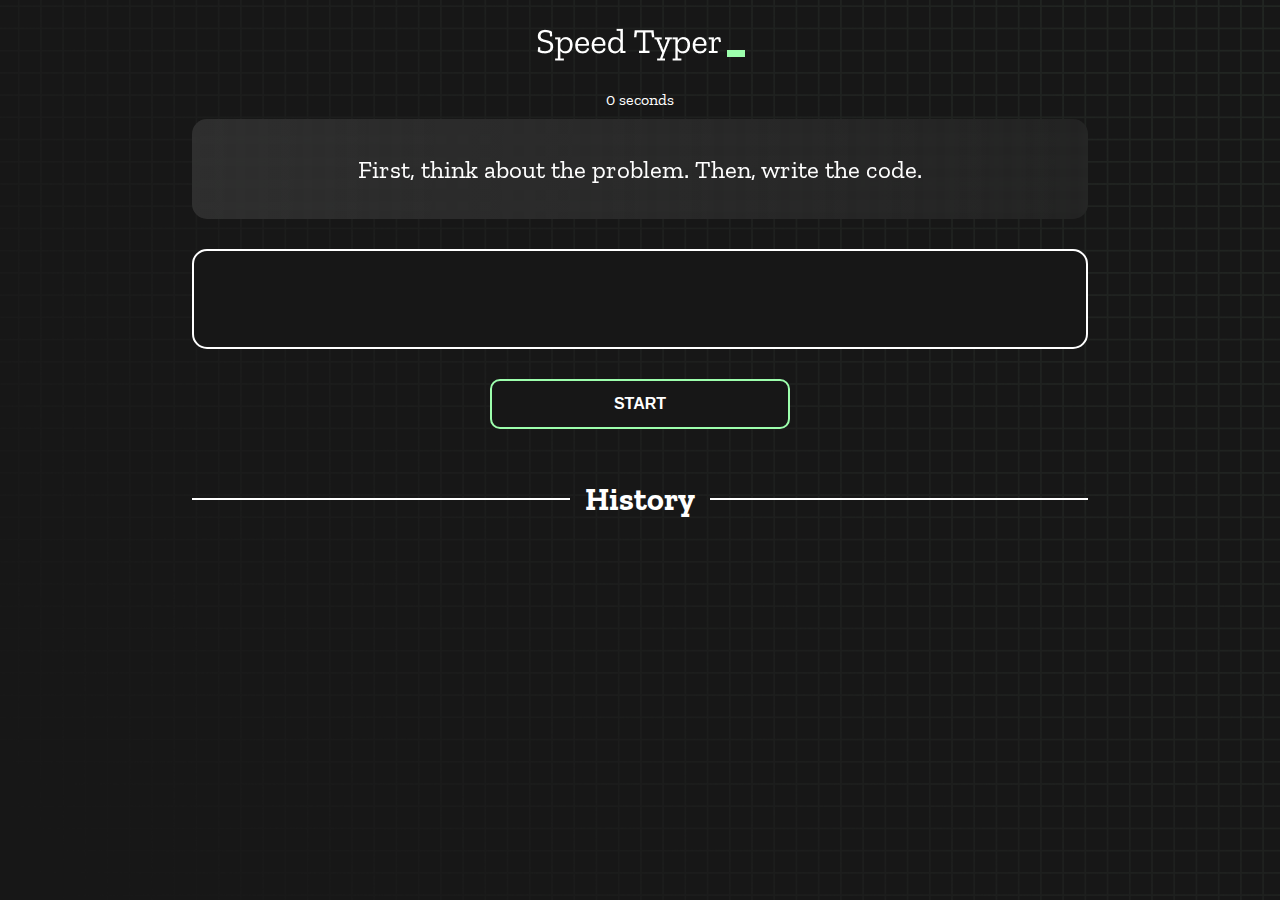
==== index.html @ 24480479 "first commit" ====
<!DOCTYPE html>
<html lang="en">
  <head>
    <meta charset="UTF-8" />
    <meta http-equiv="X-UA-Compatible" content="IE=edge" />
    <meta name="viewport" content="width=device-width, initial-scale=1.0" />
    <title>Type Racerr</title>
    <link rel="stylesheet" href="styles.css" />
    <link rel="preconnect" href="https://fonts.googleapis.com" />
    <link rel="preconnect" href="https://fonts.gstatic.com" crossorigin />
    <link
      href="https://fonts.googleapis.com/css2?family=Zilla+Slab:wght@300;400;500&display=swap"
      rel="stylesheet"
    />
  </head>
  <body>
    <h1 class="title"><img src="./logo.png" /></h1>
    <div id="show-time">0 seconds</div>

    <div class="box-container">
      <div id="question"></div>

      <div id="display" class="inactive"></div>

      <div class="buttons">
        <button id="starts">START</button>
      </div>

      <div class="divider-container">
        <div class="line"></div>
        <h1 class="title2">History</h1>
        <div class="line"></div>
      </div>
      <div id="histories"></div>
    </div>

    <div id="countdown"></div>
    <div id="modal-background" class="hidden"></div>
    <div id="result" class="hidden"></div>

    <script src="./history.js"></script>
    <script src="./script.js"></script>
  </body>
</html>
---- styles.css ----
* {
  padding: 0;
  margin: 0;
  box-sizing: border-box;
}

body {
  background-image: url("./bg.png");
  background-size: cover;
  background-position: left top;
  font-family: "Zilla Slab", serif;
}

.box-container {
  width: 70%;
  margin: 0 auto;
}

#question {
  height: 100px;
  display: flex;
  align-items: center;
  justify-content: center;
  color: white;
  font-size: 25px;
  border-radius: 15px;
  background: rgb(255, 255, 255);
  background: linear-gradient(
    92.49deg,
    rgba(255, 255, 255, 0.1) 0.18%,
    rgba(255, 255, 255, 0.05) 99.85%
  );
  backdrop-filter: blur(5px);
  margin-bottom: 30px;
}

#display {
  height: 100px;
  display: flex;
  flex-wrap: wrap;
  align-items: center;
  padding-left: 5rem;
  color: white;
  font-size: 32px;
  background-color: #171717;
  border: 2px solid #9dffad;
  border-radius: 15px;
}

#countdown {
  position: fixed;
  height: 100vh;
  width: 100vw;
  background-color: rgba(0, 0, 0, 0.8);
  top: 0;
  left: 0;
  display: flex;
  align-items: center;
  justify-content: center;
  font-size: 3rem;
  color: white;
  display: none;
}
#result {
  position: fixed;
  top: 10%; 
  left: 10%;
  transform: translate(-50%, -50%);
  height: 250px;
  width: 400px;
  background-color: #171717;
  border-radius: 15px;
  border: 2px solid #9dffad;
  color: white;
  text-align: center;
  padding: 2rem;
}
#show-time{
  text-align: center;
  color: white;
  margin: 10px 0;
}

.green {
  color: #9dffad;
}
.red {
  color: #eb6565;
}
.bold {
  font-weight: 700;
}
.inactive {
  border: 2px solid white !important;
}
.hidden {
  display: none;
}
.title {
  text-align: center;
  color: white;
  margin: 20px 0;
}

.divider-container {
  height: 80px;
  display: flex;
  justify-content: center;
  align-items: center;
  gap: 15px;
  margin: 0 auto;
}

.line {
  height: 2px;
  background: white;
  width: 100%;
}

.title2 {
  color: white;
  display: block;
}

.buttons {
  display: flex;
  justify-content: center;
  margin: 30px 0;
}
button {
  padding: 10px 20px;
  border: none;
  font-size: 16px;
  font-weight: bold;
  width: 300px;
  height: 50px;
  color: white;
  background-color: #171717;
  border-radius: 10px;
  border: 2px solid #9dffad;
  cursor: pointer;
}

#histories {
  display: flex;
  flex-wrap: wrap;
  justify-content: space-around;
}

.card {
  width: 100%;
  height: 100%;
  padding: 50px;
  display: flex;
  justify-content: space-between;
  align-items: center;
  padding: 20px 30px;
  color: white;
  border-radius: 15px;
  background: rgb(255, 255, 255);
  background: linear-gradient(
    92.49deg,
    rgba(255, 255, 255, 0.1) 0.18%,
    rgba(255, 255, 255, 0.05) 99.85%
  );
  backdrop-filter: blur(5px);
  margin-bottom: 30px;
}

#modal-background {
  background: rgb(255, 255, 255);
  background: linear-gradient(
    92.49deg,
    rgba(255, 255, 255, 0.1) 0.18%,
    rgba(255, 255, 255, 0.05) 99.85%
  );
  backdrop-filter: blur(5px);
  height: 100vh;
  width: 100%;
  position: fixed;
  top: 0;
}

@media only screen and (max-width: 700px) {
  .box-container {
    padding: 0 20px;
    width: 100%;
  }
  .card {
    flex-direction: column;
  }
}
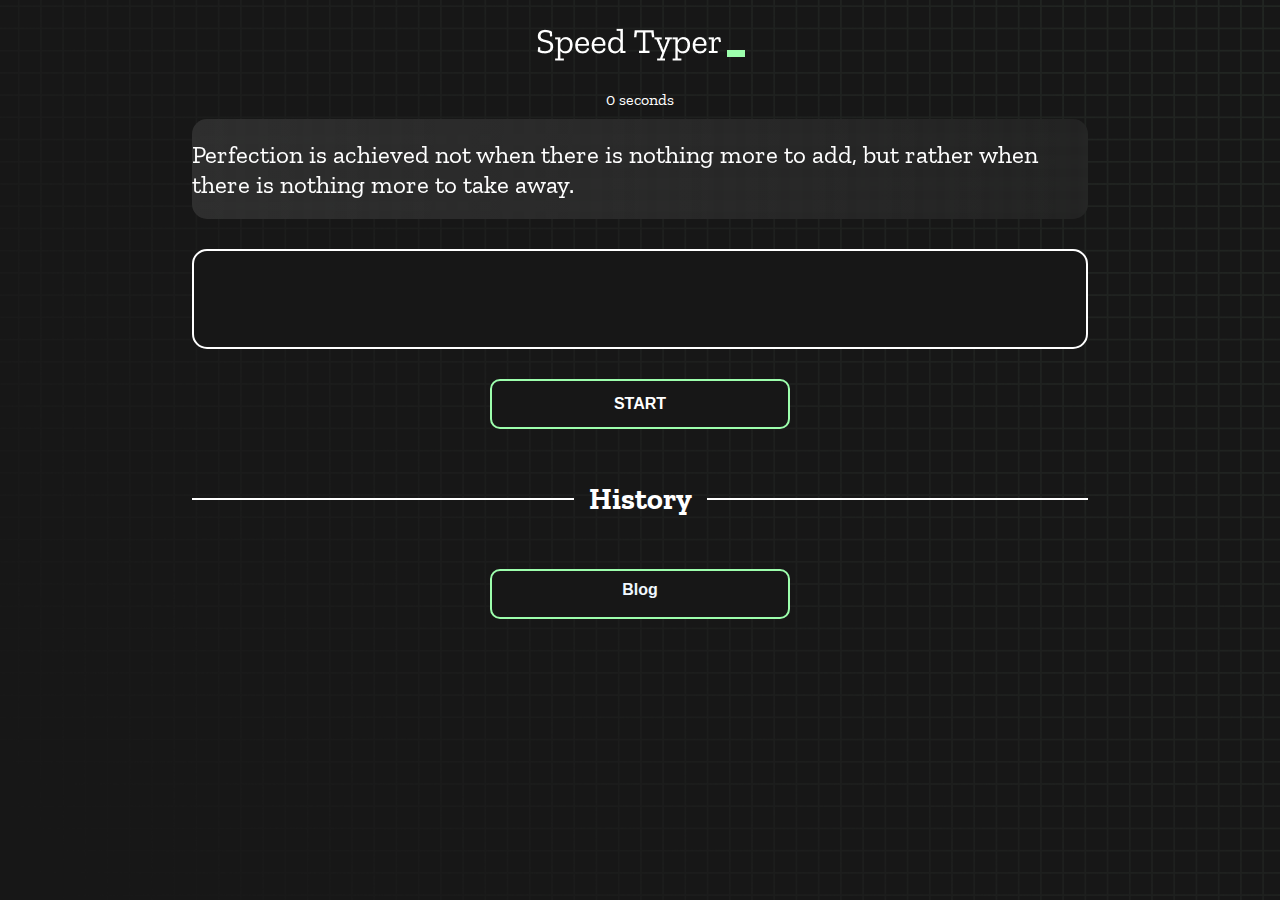
==== commit 6879d25c: "edited" ====
--- a/index.html
+++ b/index.html
@@ -4,7 +4,7 @@
     <meta charset="UTF-8" />
     <meta http-equiv="X-UA-Compatible" content="IE=edge" />
     <meta name="viewport" content="width=device-width, initial-scale=1.0" />
-    <title>Type Racerr</title>
+    <title>Practice</title>
     <link rel="stylesheet" href="styles.css" />
     <link rel="preconnect" href="https://fonts.googleapis.com" />
     <link rel="preconnect" href="https://fonts.gstatic.com" crossorigin />
@@ -38,6 +38,13 @@
     <div id="modal-background" class="hidden"></div>
     <div id="result" class="hidden"></div>
 
+
+    <footer>
+      <div class="blog-field">
+        <button class="blog buttons"><a href="Blog.html">Blog</a></button>
+      </div>
+    </footer>
+
     <script src="./history.js"></script>
     <script src="./script.js"></script>
   </body>
--- a/styles.css
+++ b/styles.css
@@ -190,3 +190,42 @@
     flex-direction: column;
   }
 }
+
+/* blog Button Area */
+.blog-field{
+  display: flex;
+  justify-content: center;
+  align-items: center;
+}
+.blog ,a{
+  text-decoration: none!important;
+  color: aliceblue;
+}
+/* Blog button area end */
+
+/* blog page start */
+.hdiv{
+  display: flex;
+  justify-content: center;
+  align-items: center;
+  color: white;
+}
+#hh1{
+  font-size: 100px;
+}
+
+.qdiv{
+  margin: 10px;
+  padding: 10px;
+  border: 2px solid white;
+  border-radius: 5px;
+  color: white;
+}
+.qdiv, h1{
+  font-size: 30px;
+}
+.qdiv, p{
+  font-size: 20px;
+}
+
+/* blog page end */